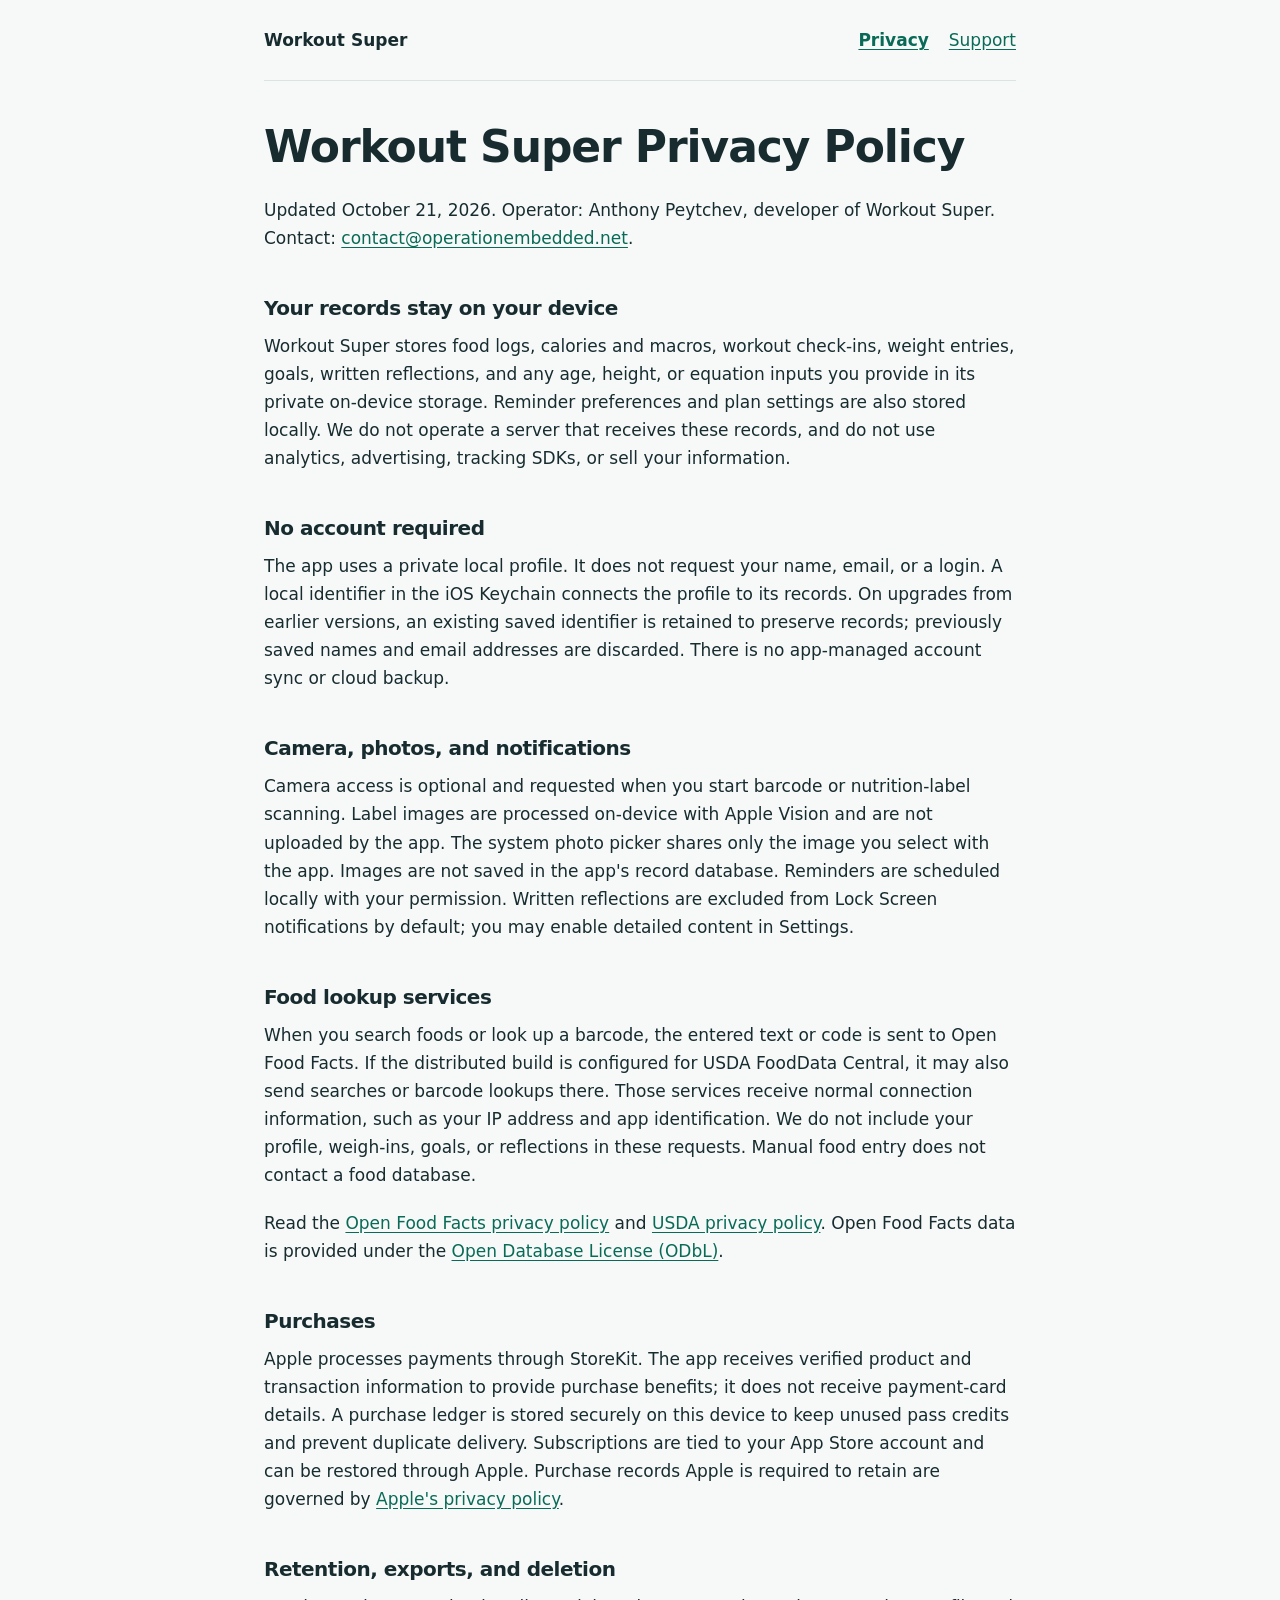
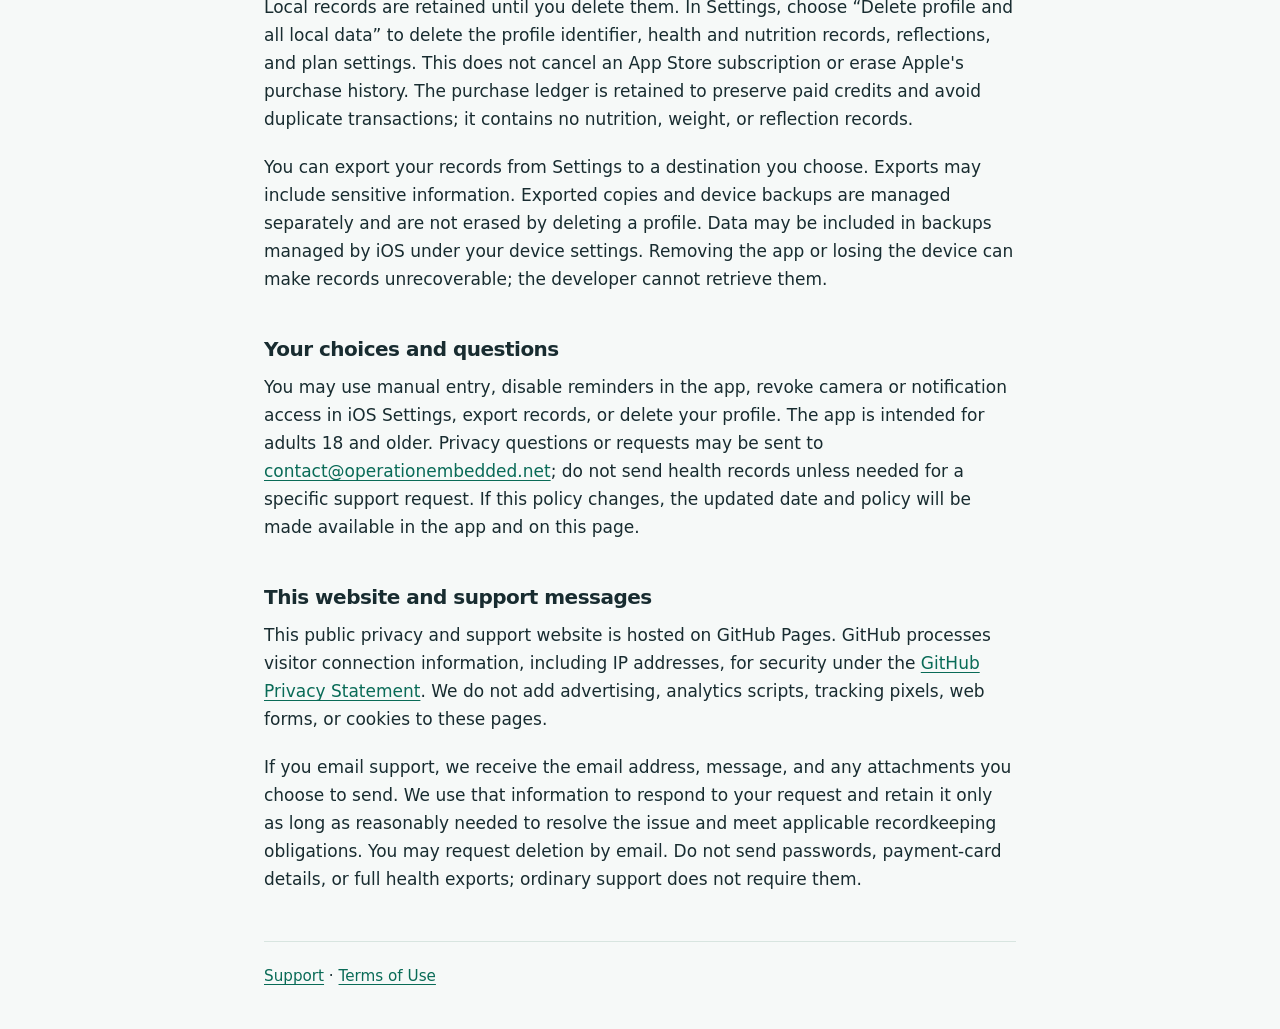
==== privacy.html @ d08a4910 "Publish Workout Super privacy and support pages" ====
<!doctype html>
<html lang="en">
<meta charset="utf-8">
<meta name="viewport" content="width=device-width,initial-scale=1">
<meta name="description" content="How Workout Super handles local records, food lookups, purchases, and support information.">
<title>Workout Super — Privacy Policy</title>
<link rel="stylesheet" href="site.css">
<nav aria-label="Main navigation"><a class="brand" href="index.html">Workout Super</a><span><a href="privacy.html" aria-current="page">Privacy</a><a href="support.html">Support</a></span></nav>
<main>
<h1>Workout Super Privacy Policy</h1>
<p>Updated October 21, 2026. Operator: Anthony Peytchev, developer of Workout Super. Contact: <a href="mailto:contact@operationembedded.net">contact@operationembedded.net</a>.</p>
<h2>Your records stay on your device</h2>
<p>Workout Super stores food logs, calories and macros, workout check-ins, weight entries, goals, written reflections, and any age, height, or equation inputs you provide in its private on-device storage. Reminder preferences and plan settings are also stored locally. We do not operate a server that receives these records, and do not use analytics, advertising, tracking SDKs, or sell your information.</p>
<h2>No account required</h2>
<p>The app uses a private local profile. It does not request your name, email, or a login. A local identifier in the iOS Keychain connects the profile to its records. On upgrades from earlier versions, an existing saved identifier is retained to preserve records; previously saved names and email addresses are discarded. There is no app-managed account sync or cloud backup.</p>
<h2>Camera, photos, and notifications</h2>
<p>Camera access is optional and requested when you start barcode or nutrition-label scanning. Label images are processed on-device with Apple Vision and are not uploaded by the app. The system photo picker shares only the image you select with the app. Images are not saved in the app's record database. Reminders are scheduled locally with your permission. Written reflections are excluded from Lock Screen notifications by default; you may enable detailed content in Settings.</p>
<h2>Food lookup services</h2>
<p>When you search foods or look up a barcode, the entered text or code is sent to Open Food Facts. If the distributed build is configured for USDA FoodData Central, it may also send searches or barcode lookups there. Those services receive normal connection information, such as your IP address and app identification. We do not include your profile, weigh-ins, goals, or reflections in these requests. Manual food entry does not contact a food database.</p>
<p>Read the <a href="https://world.openfoodfacts.org/privacy">Open Food Facts privacy policy</a> and <a href="https://www.usda.gov/privacy-policy">USDA privacy policy</a>. Open Food Facts data is provided under the <a href="https://opendatacommons.org/licenses/odbl/1-0/">Open Database License (ODbL)</a>.</p>
<h2>Purchases</h2>
<p>Apple processes payments through StoreKit. The app receives verified product and transaction information to provide purchase benefits; it does not receive payment-card details. A purchase ledger is stored securely on this device to keep unused pass credits and prevent duplicate delivery. Subscriptions are tied to your App Store account and can be restored through Apple. Purchase records Apple is required to retain are governed by <a href="https://www.apple.com/legal/privacy/">Apple's privacy policy</a>.</p>
<h2>Retention, exports, and deletion</h2>
<p>Local records are retained until you delete them. In Settings, choose “Delete profile and all local data” to delete the profile identifier, health and nutrition records, reflections, and plan settings. This does not cancel an App Store subscription or erase Apple's purchase history. The purchase ledger is retained to preserve paid credits and avoid duplicate transactions; it contains no nutrition, weight, or reflection records.</p>
<p>You can export your records from Settings to a destination you choose. Exports may include sensitive information. Exported copies and device backups are managed separately and are not erased by deleting a profile. Data may be included in backups managed by iOS under your device settings. Removing the app or losing the device can make records unrecoverable; the developer cannot retrieve them.</p>
<h2>Your choices and questions</h2>
<p>You may use manual entry, disable reminders in the app, revoke camera or notification access in iOS Settings, export records, or delete your profile. The app is intended for adults 18 and older. Privacy questions or requests may be sent to <a href="mailto:contact@operationembedded.net">contact@operationembedded.net</a>; do not send health records unless needed for a specific support request. If this policy changes, the updated date and policy will be made available in the app and on this page.</p>
<h2>This website and support messages</h2>
<p>This public privacy and support website is hosted on GitHub Pages. GitHub processes visitor connection information, including IP addresses, for security under the <a href="https://docs.github.com/en/site-policy/privacy-policies/github-general-privacy-statement">GitHub Privacy Statement</a>. We do not add advertising, analytics scripts, tracking pixels, web forms, or cookies to these pages.</p>
<p>If you email support, we receive the email address, message, and any attachments you choose to send. We use that information to respond to your request and retain it only as long as reasonably needed to resolve the issue and meet applicable recordkeeping obligations. You may request deletion by email. Do not send passwords, payment-card details, or full health exports; ordinary support does not require them.</p>
</main>
<footer><a href="support.html">Support</a> · <a href="https://www.apple.com/legal/internet-services/itunes/dev/stdeula/">Terms of Use</a></footer>
</html>
---- site.css ----
:root { color-scheme: light dark; --ink: #182c30; --paper: #f6f9f8; --accent: #096b57; --line: #d8e5e0; }
* { box-sizing: border-box; }
body { margin: 0 auto; max-width: 800px; padding: 0 24px 40px; background: var(--paper); color: var(--ink); font: 17px/1.65 system-ui, -apple-system, sans-serif; }
nav { display: flex; flex-wrap: wrap; align-items: center; justify-content: space-between; gap: 12px; padding: 26px 0; border-bottom: 1px solid var(--line); margin-bottom: 40px; }
nav span { display: flex; gap: 20px; }
.brand { font-weight: 750; text-decoration: none; color: var(--ink); }
a { color: var(--accent); text-underline-offset: .18em; overflow-wrap: anywhere; }
a:focus-visible { outline: 3px solid var(--accent); outline-offset: 5px; border-radius: 2px; }
[aria-current="page"] { font-weight: 700; }
h1, h2 { line-height: 1.2; letter-spacing: -.025em; }
h1 { font-size: clamp(2rem, 6vw, 2.75rem); margin: 0 0 22px; }
h2 { font-size: 1.25rem; margin: 2.2em 0 .6em; }
p { margin: 0 0 1.15em; }
footer { margin-top: 48px; padding-top: 22px; border-top: 1px solid var(--line); font-size: .95rem; }
.intro { font-size: 1.2rem; max-width: 54ch; }
.cards { display: grid; grid-template-columns: repeat(auto-fit, minmax(220px, 1fr)); gap: 18px; margin-top: 32px; }
.card { border: 1px solid var(--line); border-radius: 18px; padding: 24px; }
.card h2 { margin-top: 0; }
.card p { margin-bottom: 18px; }
@media (prefers-color-scheme: dark) { :root { --paper: #0b171c; --ink: #e3eeea; --accent: #7ae2bf; --line: #2a4247; } }
@media (max-width: 420px) { body { padding-inline: 20px; } nav { margin-bottom: 30px; } }
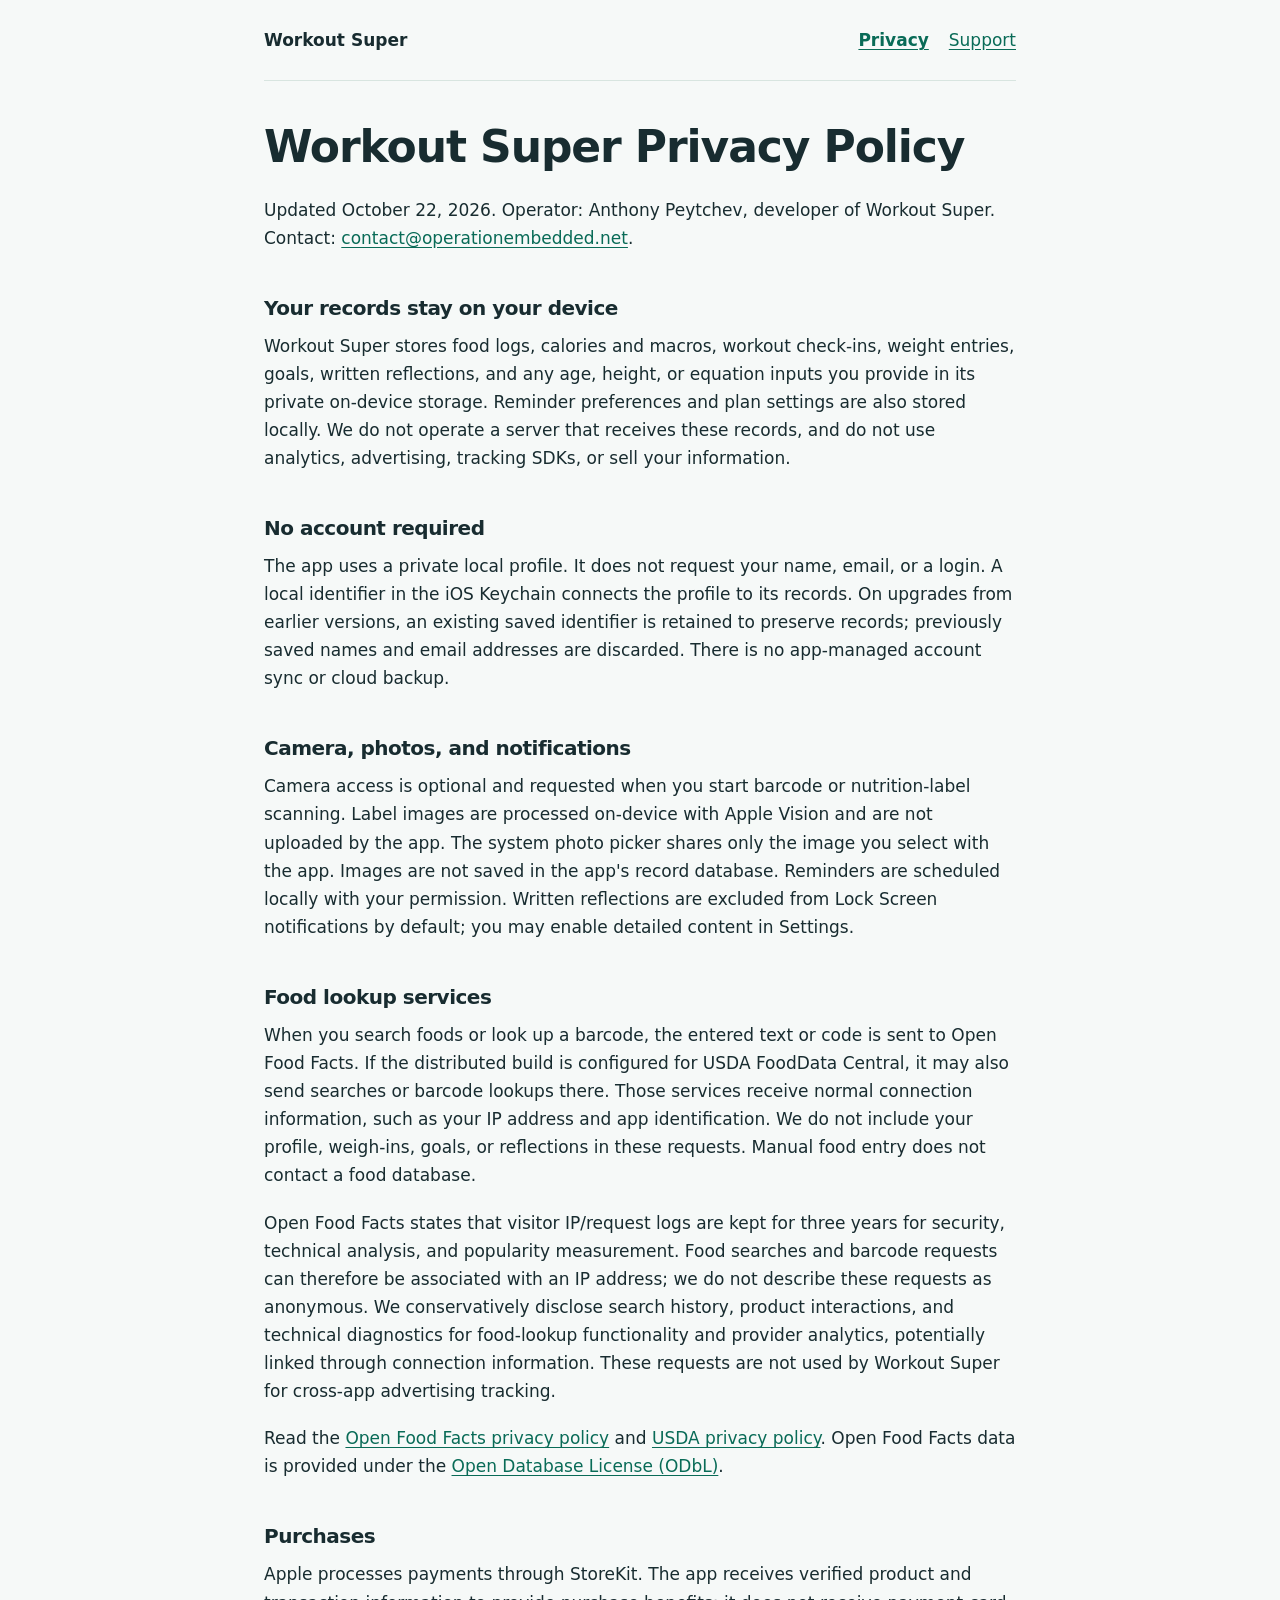
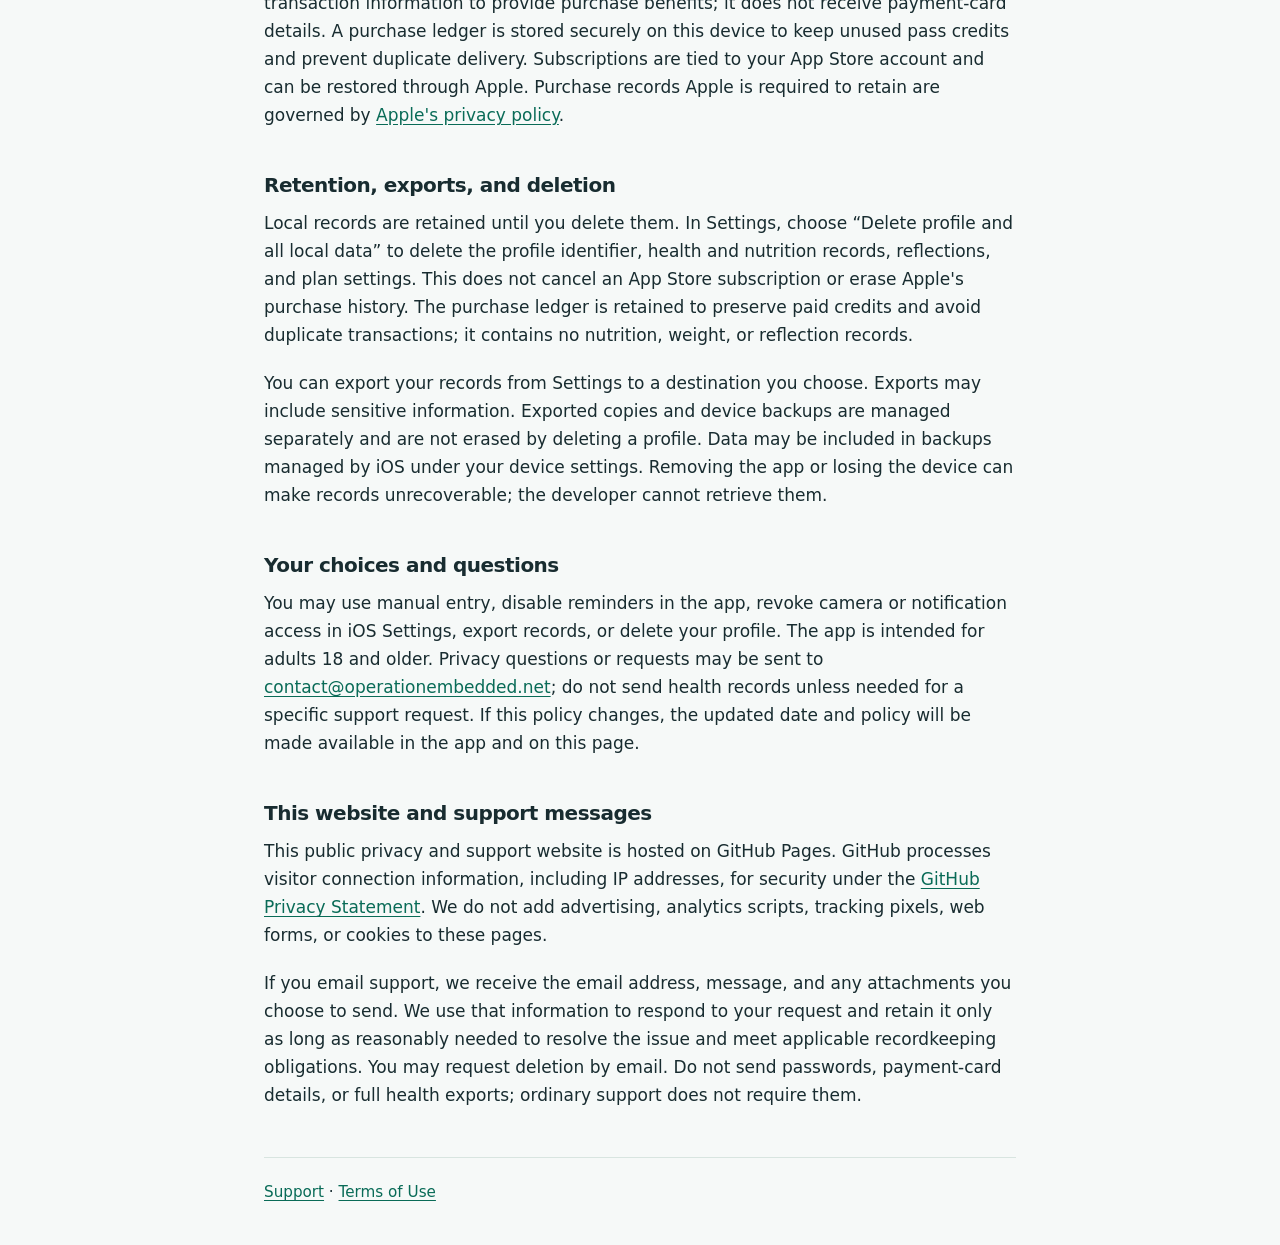
==== commit 0efb67ff: "Publish Workout Super privacy and support pages" ====
--- a/privacy.html
+++ b/privacy.html
@@ -8,7 +8,7 @@
 <nav aria-label="Main navigation"><a class="brand" href="index.html">Workout Super</a><span><a href="privacy.html" aria-current="page">Privacy</a><a href="support.html">Support</a></span></nav>
 <main>
 <h1>Workout Super Privacy Policy</h1>
-<p>Updated October 21, 2026. Operator: Anthony Peytchev, developer of Workout Super. Contact: <a href="mailto:contact@operationembedded.net">contact@operationembedded.net</a>.</p>
+<p>Updated October 22, 2026. Operator: Anthony Peytchev, developer of Workout Super. Contact: <a href="mailto:contact@operationembedded.net">contact@operationembedded.net</a>.</p>
 <h2>Your records stay on your device</h2>
 <p>Workout Super stores food logs, calories and macros, workout check-ins, weight entries, goals, written reflections, and any age, height, or equation inputs you provide in its private on-device storage. Reminder preferences and plan settings are also stored locally. We do not operate a server that receives these records, and do not use analytics, advertising, tracking SDKs, or sell your information.</p>
 <h2>No account required</h2>
@@ -17,6 +17,7 @@
 <p>Camera access is optional and requested when you start barcode or nutrition-label scanning. Label images are processed on-device with Apple Vision and are not uploaded by the app. The system photo picker shares only the image you select with the app. Images are not saved in the app's record database. Reminders are scheduled locally with your permission. Written reflections are excluded from Lock Screen notifications by default; you may enable detailed content in Settings.</p>
 <h2>Food lookup services</h2>
 <p>When you search foods or look up a barcode, the entered text or code is sent to Open Food Facts. If the distributed build is configured for USDA FoodData Central, it may also send searches or barcode lookups there. Those services receive normal connection information, such as your IP address and app identification. We do not include your profile, weigh-ins, goals, or reflections in these requests. Manual food entry does not contact a food database.</p>
+<p>Open Food Facts states that visitor IP/request logs are kept for three years for security, technical analysis, and popularity measurement. Food searches and barcode requests can therefore be associated with an IP address; we do not describe these requests as anonymous. We conservatively disclose search history, product interactions, and technical diagnostics for food-lookup functionality and provider analytics, potentially linked through connection information. These requests are not used by Workout Super for cross-app advertising tracking.</p>
 <p>Read the <a href="https://world.openfoodfacts.org/privacy">Open Food Facts privacy policy</a> and <a href="https://www.usda.gov/privacy-policy">USDA privacy policy</a>. Open Food Facts data is provided under the <a href="https://opendatacommons.org/licenses/odbl/1-0/">Open Database License (ODbL)</a>.</p>
 <h2>Purchases</h2>
 <p>Apple processes payments through StoreKit. The app receives verified product and transaction information to provide purchase benefits; it does not receive payment-card details. A purchase ledger is stored securely on this device to keep unused pass credits and prevent duplicate delivery. Subscriptions are tied to your App Store account and can be restored through Apple. Purchase records Apple is required to retain are governed by <a href="https://www.apple.com/legal/privacy/">Apple's privacy policy</a>.</p>
